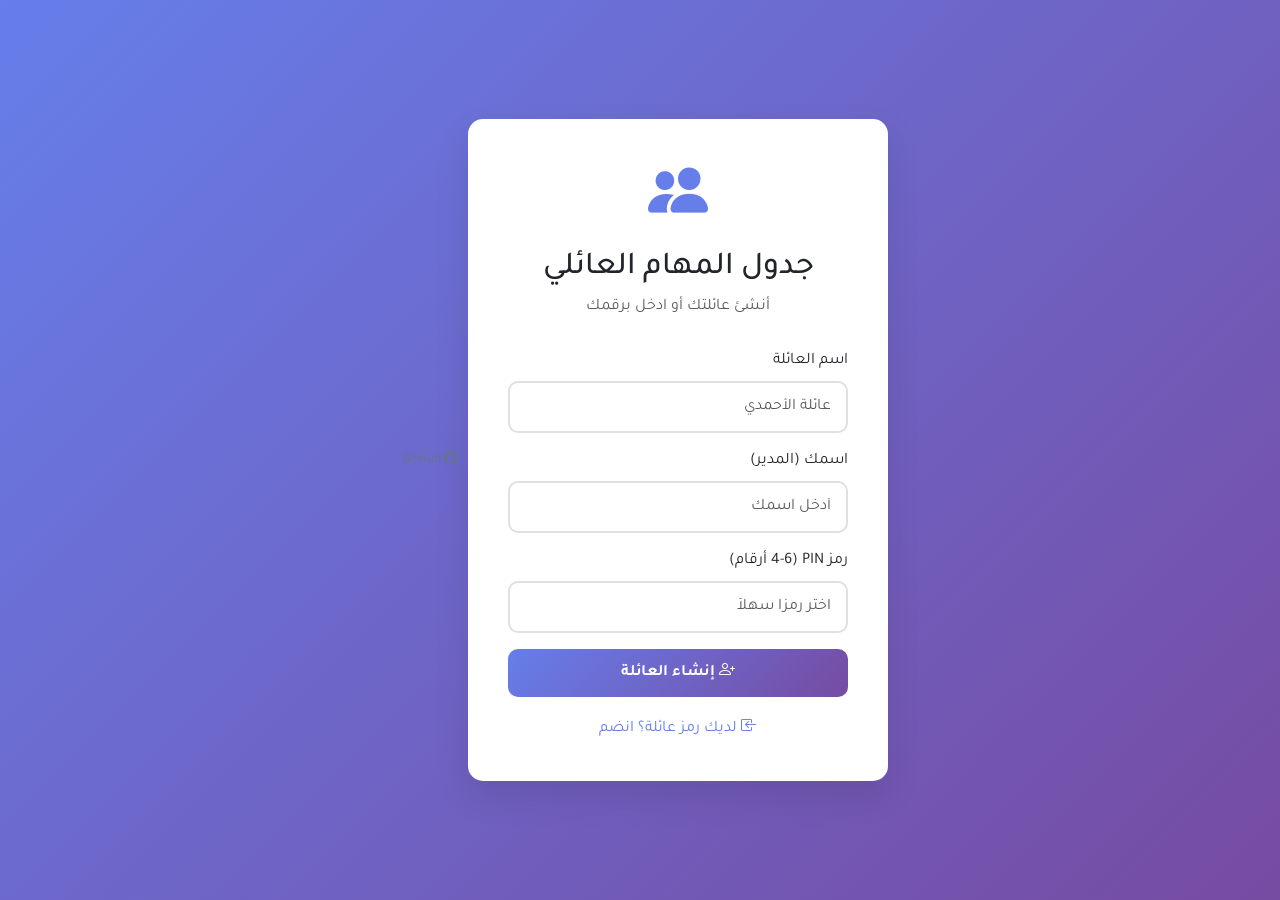
==== index.html @ 552e5fe5 "Initial release" ====
<!DOCTYPE html>
<html lang="ar" dir="rtl">
<head>
    <meta charset="UTF-8">
    <meta name="viewport" content="width=device-width, initial-scale=1.0">
    <title>جدول المهام العائلي</title>
    <link rel="manifest" href="manifest.json">
    <meta name="theme-color" content="#667eea">
    <meta name="mobile-web-app-capable" content="yes">
    <meta name="apple-mobile-web-app-capable" content="yes">
    <link rel="icon" href="data:image/svg+xml,<svg xmlns='http://www.w3.org/2000/svg' viewBox='0 0 100 100'><text y='.9em' font-size='90'>📅</text></svg>">
    <link href="app/libs/tajawal.css" rel="stylesheet">
    <link href="app/libs/bootstrap.min.css" rel="stylesheet">
    <link href="app/libs/bootstrap-icons.css" rel="stylesheet">
    <style>
        .page-footer { text-align: center; margin-top: 20px; }
        .page-footer a { color: #64748b; font-size: 0.85rem; text-decoration: none; margin: 0 10px; }
        .page-footer a:hover { color: #667eea; text-decoration: underline; }
        .page-footer .install-link { display: none; }
        body { background: linear-gradient(135deg, #667eea 0%, #764ba2 100%); min-height: 100vh; display: flex; align-items: center; justify-content: center; font-family: 'Tajawal', sans-serif; }
        .auth-container { background: white; border-radius: 15px; box-shadow: 0 15px 35px rgba(0,0,0,0.1); padding: 40px; max-width: 420px; width: 100%; font-family: 'Tajawal', sans-serif; }
        .auth-header { text-align: center; margin-bottom: 30px; }
        .auth-header i { font-size: 60px; color: #667eea; }
        .form-control { border-radius: 10px; border: 2px solid #e0e0e0; padding: 12px 15px; }
        .form-control:focus { border-color: #667eea; box-shadow: 0 0 0 0.2rem rgba(102,126,234,0.25); }
        .btn-auth { background: linear-gradient(135deg, #667eea 0%, #764ba2 100%); border: none; border-radius: 10px; padding: 12px; font-size: 16px; font-weight: bold; width: 100%; color: white; transition: transform 0.3s; font-family: 'Tajawal', sans-serif; }
        .btn-auth:hover { transform: translateY(-2px); color: white; }
        .btn-auth:disabled { opacity: 0.7; transform: none; }
        .toggle-link { text-align: center; margin-top: 20px; color: #667eea; cursor: pointer; }
        .toggle-link:hover { text-decoration: underline; }
        .form-section { display: none; }
        .form-section.active { display: block; }
        .error-msg { color: #dc3545; text-align: center; margin-top: 10px; display: none; }
        .success-msg { color: #198754; text-align: center; margin-top: 10px; display: none; }
        .recovery-box { background: #fff3cd; border: 2px dashed #ffc107; border-radius: 10px; padding: 20px; margin: 15px 0; text-align: center; display: none; }
        .recovery-code { font-size: 24px; font-weight: bold; font-family: monospace; color: #856404; letter-spacing: 3px; direction: ltr; }
        .family-code-box { background: #e8f4fd; border: 2px dashed #0d6efd; border-radius: 10px; padding: 15px; margin: 15px 0; text-align: center; display: none; }
        .family-code { font-size: 28px; font-weight: bold; font-family: monospace; color: #0d6efd; letter-spacing: 5px; direction: ltr; }
    </style>
</head>
<body>
    <div class="auth-container">
        <div class="auth-header">
            <i class="bi bi-people-fill"></i>
            <h2 id="pageTitle">جدول المهام العائلي</h2>
            <p class="text-muted" id="pageSubtitle">أنشئ عائلتك أو ادخل برقمك</p>
        </div>

        <!-- CREATE FAMILY -->
        <div id="createSection" class="form-section active">
            <form id="createForm">
                <div class="mb-3">
                    <label class="form-label">اسم العائلة</label>
                    <input type="text" class="form-control" id="familyName" placeholder="عائلة الأحمدي" required>
                </div>
                <div class="mb-3">
                    <label class="form-label">اسمك (المدير)</label>
                    <input type="text" class="form-control" id="adminName" placeholder="أدخل اسمك" required>
                </div>
                <div class="mb-3">
                    <label class="form-label">رمز PIN (4-6 أرقام)</label>
                    <input type="password" class="form-control" id="adminPin" placeholder="اختر رمزاً سهلاً" required minlength="4" maxlength="6" inputmode="numeric" pattern="[0-9]*">
                </div>
                <button type="submit" class="btn btn-auth">
                    <i class="bi bi-person-plus"></i> إنشاء العائلة
                </button>
                <div class="error-msg" id="createError"></div>
            </form>

            <!-- Family Code Display -->
            <div class="family-code-box" id="familyCodeBox">
                <p><strong><i class="bi bi-key"></i> رمز عائلتك</strong></p>
                <p class="text-muted"><small>شارك هذا الرمز مع أفراد عائلتك للانضمام</small></p>
                <div class="family-code" id="familyCodeDisplay"></div>
                <button class="btn btn-sm btn-outline-primary mt-2" onclick="copyFamilyCode()">
                    <i class="bi bi-clipboard"></i> نسخ الرمز
                </button>
            </div>

            <!-- Recovery Code Display -->
            <div class="recovery-box" id="recoveryBox">
                <p><strong><i class="bi bi-exclamation-triangle"></i> احفظ رمز الاستعادة!</strong></p>
                <div class="recovery-code" id="recoveryCodeDisplay"></div>
                <button class="btn btn-sm btn-outline-warning mt-2" onclick="copyRecoveryCode()">
                    <i class="bi bi-clipboard"></i> نسخ الرمز
                </button>
                <p class="text-muted mt-2"><small>يُعرض مرة واحدة فقط!</small></p>
                <button class="btn btn-auth mt-3" onclick="goToApp()">
                    <i class="bi bi-arrow-left"></i> الدخول إلى التطبيق
                </button>
            </div>

            <div class="toggle-link" onclick="showJoin()">
                <i class="bi bi-box-arrow-in-left"></i> لديك رمز عائلة؟ انضم
            </div>
        </div>

        <!-- JOIN FAMILY -->
        <div id="joinSection" class="form-section">
            <form id="joinForm">
                <div class="mb-3">
                    <label class="form-label">رمز العائلة</label>
                    <input type="text" class="form-control" id="joinFamilyCode" placeholder="أدخل رمز العائلة" required style="direction: ltr; text-align: center; font-family: monospace; letter-spacing: 3px; font-size: 18px;">
                </div>
                <div class="mb-3">
                    <label class="form-label">اسمك</label>
                    <input type="text" class="form-control" id="joinName" placeholder="أدخل اسمك" required>
                </div>
                <div class="mb-3">
                    <label class="form-label">رمز PIN</label>
                    <input type="password" class="form-control" id="joinPin" placeholder="أدخل رمزك" required maxlength="6" inputmode="numeric" pattern="[0-9]*">
                </div>
                <button type="submit" class="btn btn-auth">
                    <i class="bi bi-box-arrow-in-left"></i> دخول
                </button>
                <div class="error-msg" id="joinError"></div>
            </form>
            <div class="toggle-link" onclick="showLogin()">
                <i class="bi bi-key"></i> لديك حساب؟ ادخل برمز العائلة + PIN
            </div>
            <div class="toggle-link mt-2" onclick="showCreate()">
                <i class="bi bi-person-plus"></i> أنشئ عائلة جديدة
            </div>
        </div>

        <!-- LOGIN (returning user) -->
        <div id="loginSection" class="form-section">
            <form id="loginForm">
                <div class="mb-3">
                    <label class="form-label">رمز العائلة</label>
                    <input type="text" class="form-control" id="loginFamilyCode" placeholder="رمز العائلة" required style="direction: ltr; text-align: center; font-family: monospace; letter-spacing: 3px; font-size: 18px;">
                </div>
                <div class="mb-3">
                    <label class="form-label">اسمك</label>
                    <input type="text" class="form-control" id="loginName" placeholder="أدخل اسمك" required>
                </div>
                <div class="mb-3">
                    <label class="form-label">رمز PIN</label>
                    <input type="password" class="form-control" id="loginPin" placeholder="أدخل رمزك" required maxlength="6" inputmode="numeric" pattern="[0-9]*">
                </div>
                <button type="submit" class="btn btn-auth">
                    <i class="bi bi-box-arrow-in-left"></i> دخول
                </button>
                <div class="error-msg" id="loginError"></div>
            </form>
            <div class="toggle-link" onclick="showForgot()">
                <i class="bi bi-question-circle"></i> نسيت رمز العائلة؟
            </div>
            <div class="toggle-link mt-2" onclick="showCreate()">
                <i class="bi bi-person-plus"></i> أنشئ عائلة جديدة
            </div>
        </div>

        <!-- FORGOT -->
        <div id="forgotSection" class="form-section">
            <form id="forgotForm">
                <div class="mb-3">
                    <label class="form-label">رمز الاستعادة</label>
                    <input type="text" class="form-control" id="forgotCode" placeholder="REC-XXXX-XXXX" required style="direction: ltr; text-align: center; font-family: monospace; letter-spacing: 2px;">
                </div>
                <div class="mb-3">
                    <label class="form-label">اسم المدير</label>
                    <input type="text" class="form-control" id="forgotAdminName" placeholder="اسم مدير العائلة" required>
                </div>
                <button type="submit" class="btn btn-auth">
                    <i class="bi bi-key"></i> استعادة رمز العائلة
                </button>
                <div class="error-msg" id="forgotError"></div>
                <div class="success-msg" id="forgotSuccess"></div>
            </form>
            <div class="toggle-link" onclick="showLogin()">
                <i class="bi bi-arrow-right"></i> العودة
            </div>
        </div>
    </div>

    <!-- Page Footer (GitHub + Install) -->
    <div class="page-footer">
        <a href="https://github.com/Alihkhawaher/task-schedule" target="_blank" rel="noopener">
            <i class="bi bi-github"></i> GitHub
        </a>
        <a href="#" class="install-link" id="installLink" onclick="installPWA(); return false;">
            <i class="bi bi-download"></i> تثبيت التطبيق
        </a>
    </div>

    <!-- Libraries -->
    <script src="app/libs/gun.js"></script>
    <script src="app/libs/sweetalert2.all.min.js"></script>
    <script src="app/libs/bootstrap.bundle.min.js"></script>
    <script src="app/libs/qrcode.min.js"></script>
    <script src="app/libs/trystero-bundle.js"></script>
    <script src="app/p2p.js?v=4"></script>
    <script>
    // Simple hash function (no bcrypt needed for PINs in browser)
    async function hashPin(pin) {
        const encoder = new TextEncoder();
        const data = encoder.encode(pin + 'task-schedule-salt');
        const hashBuffer = await crypto.subtle.digest('SHA-256', data);
        const hashArray = Array.from(new Uint8Array(hashBuffer));
        return hashArray.map(b => b.toString(16).padStart(2, '0')).join('');
    }

    // Gun.js setup — local only (no external peers, Trystero handles P2P sync)
    const gun = Gun({ peers: [], localStorage: true });

    function escapeHtml(t) { if (!t) return ''; const d = document.createElement('div'); d.textContent = String(t); return d.innerHTML; }
    function generateCode(prefix, len) {
        const chars = 'ABCDEFGHJKLMNPQRSTUVWXYZ23456789';
        let code = prefix;
        for (let i = 0; i < len; i++) code += chars[Math.floor(Math.random() * chars.length)];
        return code;
    }
    function generateFamilyCode() { return generateCode('FAM-', 6); }
    function generateRecoveryCode() { return generateCode('REC-', 4) + '-' + generateCode('', 4); }

    // UI Toggles
    function showCreate() { document.querySelectorAll('.form-section').forEach(s => s.classList.remove('active')); document.getElementById('createSection').classList.add('active'); document.getElementById('pageTitle').textContent = 'إنشاء عائلة'; document.getElementById('pageSubtitle').textContent = 'أنشئ عائلتك وأضف أفرادها'; }
    function showJoin() { document.querySelectorAll('.form-section').forEach(s => s.classList.remove('active')); document.getElementById('joinSection').classList.add('active'); document.getElementById('pageTitle').textContent = 'انضم للعائلة'; document.getElementById('pageSubtitle').textContent = 'أدخل رمز العائلة واسمك'; }
    function showLogin() { document.querySelectorAll('.form-section').forEach(s => s.classList.remove('active')); document.getElementById('loginSection').classList.add('active'); document.getElementById('pageTitle').textContent = 'تسجيل الدخول'; document.getElementById('pageSubtitle').textContent = 'أدخل رمز العائلة واسمك وPIN'; }
    function showForgot() { document.querySelectorAll('.form-section').forEach(s => s.classList.remove('active')); document.getElementById('forgotSection').classList.add('active'); document.getElementById('pageTitle').textContent = 'استعادة'; document.getElementById('pageSubtitle').textContent = 'أدخل رمز الاستعادة'; }
    function goToApp() { saveSessionToLocalStorage(); window.location.href = 'app/index.html'; }
    function copyFamilyCode() { navigator.clipboard.writeText(document.getElementById('familyCodeDisplay').textContent); Swal.fire({ toast: true, position: 'top-end', icon: 'success', title: 'تم النسخ', showConfirmButton: false, timer: 1500 }); }
    function copyRecoveryCode() { navigator.clipboard.writeText(document.getElementById('recoveryCodeDisplay').textContent); Swal.fire({ toast: true, position: 'top-end', icon: 'success', title: 'تم النسخ', showConfirmButton: false, timer: 1500 }); }

    // Generate a cryptographically random room ID (non-reversible, 32 bytes hex)
    function generateRoomId() {
        const array = new Uint8Array(32);
        crypto.getRandomValues(array);
        return Array.from(array).map(b => b.toString(16).padStart(2, '0')).join('');
    }

    // CREATE FAMILY
    document.getElementById('createForm').addEventListener('submit', async (e) => {
        e.preventDefault();
        const name = document.getElementById('familyName').value.trim();
        const adminName = document.getElementById('adminName').value.trim();
        const pin = document.getElementById('adminPin').value.trim();
        const errorEl = document.getElementById('createError');

        errorEl.style.display = 'none';
        if (!/^\d{4,6}$/.test(pin)) { errorEl.textContent = 'PIN يجب أن يكون 4-6 أرقام'; errorEl.style.display = 'block'; return; }

        const familyCode = generateFamilyCode();
        const recoveryCode = generateRecoveryCode();
        const roomId = generateRoomId(); // Random, non-reversible room ID
        const pinHash = await hashPin(pin);
        const recoveryHash = await hashPin(recoveryCode);

        // Store family
        gun.get('families').get(familyCode).put({
            familyName: name,
            adminName: adminName,
            recoveryHash: recoveryHash,
            createdAt: Date.now()
        });

        // Store recovery index for forgot-password lookup
        gun.get('recovery').get(recoveryHash).put({ familyCode: familyCode });

        // Store admin as first member
        const memberId = adminName.toLowerCase().replace(/\s+/g, '_');
        gun.get('families').get(familyCode).get('members').get(memberId).put({
            name: adminName,
            pinHash: pinHash,
            role: 'admin',
            createdAt: Date.now()
        });

        // Store random room ID in localStorage (this device only)
        localStorage.setItem('taskSchedule_roomId_' + familyCode, roomId);

        // Store session
        sessionStorage.setItem('familyCode', familyCode);
        sessionStorage.setItem('memberName', adminName);
        sessionStorage.setItem('familyName', name);

        // Show codes
        document.getElementById('createForm').style.display = 'none';
        document.querySelector('#createSection .toggle-link').style.display = 'none';
        document.getElementById('familyCodeBox').style.display = 'block';
        document.getElementById('familyCodeDisplay').textContent = familyCode;
        document.getElementById('recoveryBox').style.display = 'block';
        document.getElementById('recoveryCodeDisplay').textContent = recoveryCode;
    });

    // JOIN FAMILY
    document.getElementById('joinForm').addEventListener('submit', async (e) => {
        e.preventDefault();
        const code = document.getElementById('joinFamilyCode').value.trim().toUpperCase();
        const name = document.getElementById('joinName').value.trim();
        const pin = document.getElementById('joinPin').value.trim();
        const errorEl = document.getElementById('joinError');

        errorEl.style.display = 'none';

        gun.get('families').get(code).once(async (data) => {
            if (!data || !data.familyName) {
                errorEl.textContent = 'رمز العائلة غير صحيح';
                errorEl.style.display = 'block';
                return;
            }

            const memberId = name.toLowerCase().replace(/\s+/g, '_');
            const pinHash = await hashPin(pin);

            // Add as new member
            gun.get('families').get(code).get('members').get(memberId).put({
                name: name,
                pinHash: pinHash,
                role: 'member',
                createdAt: Date.now()
            });

            sessionStorage.setItem('familyCode', code);
            sessionStorage.setItem('memberName', name);
            sessionStorage.setItem('familyName', data.familyName);
            saveSessionToLocalStorage();

            window.location.href = 'app/index.html';
        });
    });

    // LOGIN — checks P2P received data first, then falls back to Gun.js
    document.getElementById('loginForm').addEventListener('submit', async (e) => {
        e.preventDefault();
        const code = document.getElementById('loginFamilyCode').value.trim().toUpperCase();
        const name = document.getElementById('loginName').value.trim();
        const pin = document.getElementById('loginPin').value.trim();
        const errorEl = document.getElementById('loginError');

        errorEl.style.display = 'none';

        // First: try P2P received data
        // If P2P is connected but data hasn't arrived yet, wait briefly
        if (p2pConnected && !receivedFamilyData) {
            for (let i = 0; i < 10; i++) {
                await new Promise(r => setTimeout(r, 500));
                if (receivedFamilyData) break;
            }
        }
        if (receivedFamilyData && receivedFamilyData.familyCode === code && receivedFamilyData.members) {
            const memberId = name.toLowerCase().replace(/\s+/g, '_');
            const member = receivedFamilyData.members[memberId];
            if (!member) {
                errorEl.textContent = 'الاسم غير صحيح';
                errorEl.style.display = 'block';
                return;
            }
            if (member.pinHash) {
                const pinHash = await hashPin(pin);
                if (pinHash !== member.pinHash) {
                    errorEl.textContent = 'الرمز غير صحيح';
                    errorEl.style.display = 'block';
                    return;
                }
            }
            // Store data to localStorage and login
            const storageKey = 'taskSchedule_' + code;
            const existing = localStorage.getItem(storageKey);
            let data = existing ? JSON.parse(existing) : { users: {}, tasks: {}, completions: {}, timestamp: Date.now() };
            Object.entries(receivedFamilyData.members).forEach(([id, m]) => { data.users[id] = m; });
            data.timestamp = Date.now();
            localStorage.setItem(storageKey, JSON.stringify(data));
            sessionStorage.setItem('familyCode', code);
            sessionStorage.setItem('memberName', member.name);
            sessionStorage.setItem('familyName', receivedFamilyData.familyName || '');
            saveSessionToLocalStorage();
            window.location.href = 'app/index.html';
            return;
        }

        // Fallback: try Gun.js (local storage)
        gun.get('families').get(code).once(async (data) => {
            if (!data || !data.familyName) {
                errorEl.textContent = 'رمز العائلة غير صحيح';
                errorEl.style.display = 'block';
                return;
            }

            const memberId = name.toLowerCase().replace(/\s+/g, '_');
            const pinHash = await hashPin(pin);

            gun.get('families').get(code).get('members').get(memberId).once((member) => {
                if (!member || !member.pinHash) {
                    errorEl.textContent = 'الاسم أو الرمز غير صحيح';
                    errorEl.style.display = 'block';
                    return;
                }

                if (member.pinHash !== pinHash) {
                    errorEl.textContent = 'الرمز غير صحيح';
                    errorEl.style.display = 'block';
                    return;
                }

                // If room ID not stored (e.g., cleared localStorage), prompt for share link
                const storedRoomId = localStorage.getItem('taskSchedule_roomId_' + code);
                if (!storedRoomId) {
                    errorEl.innerHTML = 'لا يمكن الاتصال — لم يتم العثور على معرف الغرفة.<br><small>يرجى استخدام رابط المشاركة مرة أخرى.</small>';
                    errorEl.style.display = 'block';
                    return;
                }

                sessionStorage.setItem('familyCode', code);
                sessionStorage.setItem('memberName', member.name);
                sessionStorage.setItem('familyName', data.familyName);
                saveSessionToLocalStorage();
                window.location.href = 'app/index.html';
            });
        });
    });

    // FORGOT - recover family code using recovery code
    document.getElementById('forgotForm').addEventListener('submit', async (e) => {
        e.preventDefault();
        const recoveryCode = document.getElementById('forgotCode').value.trim().toUpperCase();
        const adminName = document.getElementById('forgotAdminName').value.trim();
        const errorEl = document.getElementById('forgotError');
        const successEl = document.getElementById('forgotSuccess');

        errorEl.style.display = 'none';
        successEl.style.display = 'none';

        const recoveryHash = await hashPin(recoveryCode);

        // Search through families (Gun.js doesn't have query, so we use a known approach)
        // We'll store a recovery index
        gun.get('recovery').get(recoveryHash).once((data) => {
            if (!data || !data.familyCode) {
                errorEl.textContent = 'رمز الاستعادة غير صحيح';
                errorEl.style.display = 'block';
                return;
            }

            successEl.innerHTML = `رمز عائلتك: <strong>${data.familyCode}</strong><br><small>يمكنك الآن العودة وتسجيل الدخول</small>`;
            successEl.style.display = 'block';
        });
    });

    // Also store recovery index when creating family
    // (This is done in the CREATE FAMILY handler above via a separate Gun node)

    // ==================== P2P CONNECTION HANDLING ====================
    // On the main app (app/index.html), when a user clicks "Share Device":
    // 1. The existing device creates a P2P offer and encodes it in a URL/QR
    // 2. The new device opens this link → this page
    // 3. This page initializes P2P, accepts the offer, connects
    // 4. Once connected, the existing device sends family data (members list)
    // 5. This page auto-fills the family code and shows available accounts

    // State for P2P connection
    let p2pConnected = false;
    let receivedFamilyData = null;

    // Check for ?join= and ?room= parameters (from share link)
    (function checkJoinParam() {
        const urlParams = new URLSearchParams(window.location.search);
        const joinCode = urlParams.get('join');
        const roomParam = urlParams.get('room');
        if (joinCode) {
            // Store the random room ID from the share link
            if (roomParam) {
                localStorage.setItem('taskSchedule_roomId_' + joinCode, roomParam);
            }
            // Auto-fill the family code and switch to login section
            document.getElementById('loginFamilyCode').value = joinCode;
            document.getElementById('joinFamilyCode').value = joinCode;
            showLogin();
            // Initialize P2P with this family code for approval flow
            initP2PConnection(joinCode);
            // Clean URL (remove join and room params)
            window.history.replaceState({}, '', window.location.pathname);
        }
    })();

    // Initialize P2P and send join-request (approval flow)
    function initP2PConnection(roomCode) {
        if (!roomCode) return;
        if (typeof P2P === 'undefined') return;

        // Check if we have the room ID stored
        const storedRoomId = localStorage.getItem('taskSchedule_roomId_' + roomCode);
        if (!storedRoomId) {
            console.log('[Login] No room ID stored for:', roomCode, '— cannot join P2P room');
            return;
        }

        P2P.init({
            familyCode: roomCode,
            onMessage: function(peerId, message) {
                if (message.type === 'family-sync') {
                    // Received family data from connected peer (members, tasks, completions)
                    receivedFamilyData = message;
                    handleFamilyDataReceived(message);
                }
                if (message.type === 'family-request') {
                    // A peer is requesting family data (we might have it from localStorage)
                    const stored = getStoredFamilyData();
                    if (stored) {
                        P2P.sendFamilyData(peerId, stored);
                    }
                }
                // Handle approval — admin approved us, data is coming
                if (message.type === 'connection-approved') {
                    console.log('[Login] Approved by admin, waiting for data...');
                    p2pConnected = true;
                    document.getElementById('joinStatus').innerHTML =
                        '<div class="alert alert-success mt-2"><i class="bi bi-check-circle"></i> تمت الموافقة! جاري تحميل البيانات...</div>';
                }
                // Handle rejection — admin rejected us
                if (message.type === 'connection-rejected') {
                    console.log('[Login] Rejected by admin');
                    document.getElementById('joinStatus').innerHTML =
                        '<div class="alert alert-danger mt-2"><i class="bi bi-x-circle"></i> تم رفض الاتصال من قبل مسؤول العائلة. تواصل معه للحصول على موافقة.</div>';
                }
            },
            onPeerJoin: function(peerId) {
                console.log('[Login] Peer connected, sending join-request...');
                // Send join-request instead of requesting data directly
                // The admin will approve or reject
                setTimeout(() => {
                    P2P.sendJoinRequest();
                    document.getElementById('joinStatus').innerHTML =
                        '<div class="alert alert-info mt-2"><i class="bi bi-hourglass-split"></i> في انتظار موافقة مسؤول العائلة...</div>';
                }, 1000); // Small delay to ensure connection is stable
            },
            onPeerLeave: function(peerId) {
                p2pConnected = false;
            }
        });
    }

    async function handleIncomingP2PConnection(connData) {
        try {
            // Show connecting indicator
            Swal.fire({
                title: 'جاري الاتصال...',
                html: '<p class="text-muted">جارٍ الاتصال بالجهاز المصدر</p>',
                allowOutsideClick: false,
                didOpen: () => Swal.showLoading()
            });

            // Accept the offer from the existing device
            const answer = await P2P.acceptOffer(connData);

            // Now we need the existing device to accept our answer
            // We encode the answer in a response URL that needs to be scanned
            // But since we can't send it back automatically, we wait for the peer to connect

            // Store the answer for the peer to pick up (via the same P2P channel)
            // The existing device will scan the response QR or the connection will establish

            // For now, show the answer QR for the existing device to scan
            if (typeof qrcode !== 'undefined') {
                const qr = qrcode(0, 'M');
                qr.addData(JSON.stringify(answer));
                qr.make();
                Swal.fire({
                    title: 'امسح الرمز من الجهاز المصدر',
                    html: '<p class="text-muted mb-3">امسح هذا الرمز من الجهاز الذي شارك الرابط لإتمام الاتصال</p>' + qr.createSvgTag(4, 0),
                    showConfirmButton: true,
                    confirmButtonText: 'تم الاتصال',
                    allowOutsideClick: false
                });
            }

            // Clear the hash
            P2P.clearHash();

            // After a short delay, check if we received family data
            setTimeout(() => {
                if (!receivedFamilyData) {
                    // Try to load from localStorage as fallback
                    const stored = getStoredFamilyData();
                    if (stored) {
                        handleFamilyDataReceived(stored);
                    }
                }
            }, 3000);

        } catch (e) {
            console.error('[Login] P2P connection failed:', e);
            Swal.close();
        }
    }

    function handleFamilyDataReceived(data) {
        // Auto-fill the family code
        if (data.familyCode) {
            // Set the family code in the login form
            const loginInput = document.getElementById('loginFamilyCode');
            if (loginInput) loginInput.value = data.familyCode;

            // Update page title with family name
            if (data.familyName) {
                document.getElementById('pageTitle').textContent = 'تسجيل الدخول — ' + data.familyName;
                document.getElementById('pageSubtitle').textContent = 'اختر حسابك وأدخل PIN';
            }

            // Show available members as quick-login buttons
            if (data.members && Object.keys(data.members).length > 0) {
                showMemberQuickLogin(data.members, data.familyCode, data.familyName);
            } else {
                // No members data, just switch to login section
                showLogin();
            }

            Swal.close();
        }
    }

    // When we check for ?join= param, show join status area
    // We need to add a div for join status messages
    (function addJoinStatusArea() {
        const loginSection = document.getElementById('loginSection');
        if (loginSection) {
            const statusDiv = document.createElement('div');
            statusDiv.id = 'joinStatus';
            loginSection.insertBefore(statusDiv, loginSection.querySelector('.toggle-link'));
        }
    })();

    function showMemberQuickLogin(members, familyCode, familyName) {
        // Build a nice member selection UI
        const memberEntries = Object.entries(members);
        let html = '<div style="display:flex;flex-wrap:wrap;gap:10px;justify-content:center;margin:15px 0;">';
        memberEntries.forEach(([id, member]) => {
            const initial = member.name ? member.name.charAt(0) : '?';
            const colors = ['#6366f1', '#ec4899', '#10b981', '#f59e0b', '#3b82f6', '#ef4444'];
            const color = colors[id.charCodeAt(0) % colors.length];
            html += `<button onclick="quickLogin('${escapeHtml(familyCode)}', '${escapeHtml(familyName)}', '${escapeHtml(member.name)}')" 
                style="display:flex;flex-direction:column;align-items:center;gap:4px;padding:12px 16px;border:2px solid #e2e8f0;border-radius:12px;background:white;cursor:pointer;transition:all 0.2s;min-width:80px;font-family:'Tajawal',sans-serif;"
                onmouseover="this.style.borderColor='${color}';this.style.background='#f8fafc'"
                onmouseout="this.style.borderColor='#e2e8f0';this.style.background='white'">
                <div style="width:44px;height:44px;border-radius:12px;background:${color};color:white;display:flex;align-items:center;justify-content:center;font-weight:700;font-size:1.1rem;">${initial}</div>
                <span style="font-size:0.82rem;font-weight:600;">${escapeHtml(member.name)}</span>
            </button>`;
        });
        html += '</div>';

        Swal.fire({
            title: familyName || 'اختر حسابك',
            html: html,
            showConfirmButton: false,
            showCancelButton: true,
            cancelButtonText: 'إلغاء',
            allowOutsideClick: true
        });
    }

    function quickLogin(familyCode, familyName, memberName) {
        Swal.close();
        // Ask for PIN verification against the received data
        if (receivedFamilyData && receivedFamilyData.members) {
            const memberEntry = Object.entries(receivedFamilyData.members).find(([id, m]) => m.name === memberName);
            if (memberEntry && memberEntry[1].pinHash) {
                // Member has a PIN — ask for it
                Swal.fire({
                    title: escapeHtml(memberName),
                    html: '<p class="text-muted">أدخل الرمز الشخصي</p>',
                    input: 'password',
                    inputPlaceholder: '••••',
                    inputAttributes: { maxlength: 6, inputmode: 'numeric', pattern: '[0-9]*', style: 'text-align:center;font-size:28px;letter-spacing:12px;' },
                    showCancelButton: true,
                    confirmButtonText: 'دخول',
                    cancelButtonText: 'إلغاء',
                    showLoaderOnConfirm: true,
                    allowOutsideClick: () => !Swal.isLoading(),
                    preConfirm: async (p) => {
                        if (!p) { Swal.showValidationMessage('يرجى إدخال الرمز'); return false; }
                        const pinHash = await hashPin(p);
                        if (pinHash !== memberEntry[1].pinHash) { Swal.showValidationMessage('الرمز غير صحيح'); return false; }
                        return p;
                    }
                }).then((result) => {
                    if (result.isConfirmed) {
                        doLogin(familyCode, familyName, memberName);
                    }
                });
                return;
            }
            // Member has no PIN — login directly
            doLogin(familyCode, familyName, memberName);
        } else {
            // No P2P data, just login
            doLogin(familyCode, familyName, memberName);
        }
    }

    function doLogin(familyCode, familyName, memberName) {
        // Store session
        sessionStorage.setItem('familyCode', familyCode);
        sessionStorage.setItem('memberName', memberName);
        sessionStorage.setItem('familyName', familyName);
        // Store family data to localStorage so app.js can load it immediately
        if (receivedFamilyData) {
            const storageKey = 'taskSchedule_' + familyCode;
            const existing = localStorage.getItem(storageKey);
            let data = existing ? JSON.parse(existing) : { users: {}, tasks: {}, completions: {}, timestamp: Date.now() };
            // Merge received members
            if (receivedFamilyData.members) {
                Object.entries(receivedFamilyData.members).forEach(([id, member]) => {
                    data.users[id] = member;
                });
            }
            // Merge received tasks
            if (receivedFamilyData.tasks) {
                Object.entries(receivedFamilyData.tasks).forEach(([id, task]) => {
                    if (!data.tasks[id] || task.createdAt > (data.tasks[id].createdAt || 0)) {
                        data.tasks[id] = task;
                    }
                });
            }
            // Merge received completions
            if (receivedFamilyData.completions) {
                Object.entries(receivedFamilyData.completions).forEach(([id, comp]) => {
                    if (!data.completions[id] || comp.timestamp > (data.completions[id].timestamp || 0)) {
                        data.completions[id] = comp;
                    }
                });
            }
            data.timestamp = Date.now();
            localStorage.setItem(storageKey, JSON.stringify(data));
        }
        // Go to app
        window.location.href = 'app/index.html';
    }

    function getStoredFamilyData() {
        // Try to get family data from localStorage (saved by the main app)
        const code = sessionStorage.getItem('familyCode') || '';
        if (!code) return null;
        try {
            const raw = localStorage.getItem('taskSchedule_' + code);
            if (raw) {
                const data = JSON.parse(raw);
                return {
                    familyCode: code,
                    familyName: sessionStorage.getItem('familyName') || '',
                    members: data.users || {},
                    tasks: data.tasks || {},
                    completions: data.completions || {}
                };
            }
        } catch (e) {}
        return null;
    }

    // ==================== PWA INSTALL ====================
    let deferredPrompt = null;
    window.addEventListener('beforeinstallprompt', (e) => {
        e.preventDefault();
        deferredPrompt = e;
        document.getElementById('installLink').style.display = 'inline';
    });

    function installPWA() {
        if (!deferredPrompt) return;
        deferredPrompt.prompt();
        deferredPrompt.userChoice.then((result) => {
            if (result.outcome === 'accepted') {
                document.getElementById('installLink').style.display = 'none';
            }
            deferredPrompt = null;
        });
    }

    window.addEventListener('appinstalled', () => {
        document.getElementById('installLink').style.display = 'none';
        deferredPrompt = null;
    });

    // Save session to localStorage for PWA persistence
    function saveSessionToLocalStorage() {
        const code = sessionStorage.getItem('familyCode');
        const name = sessionStorage.getItem('memberName');
        const fname = sessionStorage.getItem('familyName');
        if (code && name) {
            localStorage.setItem('taskSchedule_lastSession', JSON.stringify({
                familyCode: code,
                memberName: name,
                familyName: fname || '',
                timestamp: Date.now()
            }));
        }
    }

    // Check if already logged in — restore from localStorage if sessionStorage is empty
    (function() {
        let code = sessionStorage.getItem('familyCode');
        let name = sessionStorage.getItem('memberName');
        if (!code) {
            // Try to restore from localStorage (PWA, new tab, browser restart)
            try {
                const stored = localStorage.getItem('taskSchedule_lastSession');
                if (stored) {
                    const session = JSON.parse(stored);
                    if (session.familyCode && session.memberName) {
                        sessionStorage.setItem('familyCode', session.familyCode);
                        sessionStorage.setItem('memberName', session.memberName);
                        sessionStorage.setItem('familyName', session.familyName || '');
                        code = session.familyCode;
                        name = session.memberName;
                    }
                }
            } catch (e) {}
        }
        if (code && name) {
            window.location.href = 'app/index.html';
        }
    })();
    </script>
</body>
</html>
---- app/libs/tajawal.css ----
/* Tajawal Arabic Font — Local */
@font-face {
  font-family: 'Tajawal';
  font-style: normal;
  font-weight: 300;
  font-display: swap;
  src: url(./fonts/tajawal-300.ttf) format('truetype');
}
@font-face {
  font-family: 'Tajawal';
  font-style: normal;
  font-weight: 400;
  font-display: swap;
  src: url(./fonts/tajawal-400.ttf) format('truetype');
}
@font-face {
  font-family: 'Tajawal';
  font-style: normal;
  font-weight: 500;
  font-display: swap;
  src: url(./fonts/tajawal-500.ttf) format('truetype');
}
@font-face {
  font-family: 'Tajawal';
  font-style: normal;
  font-weight: 700;
  font-display: swap;
  src: url(./fonts/tajawal-700.ttf) format('truetype');
}
@font-face {
  font-family: 'Tajawal';
  font-style: normal;
  font-weight: 800;
  font-display: swap;
  src: url(./fonts/tajawal-800.ttf) format('truetype');
}
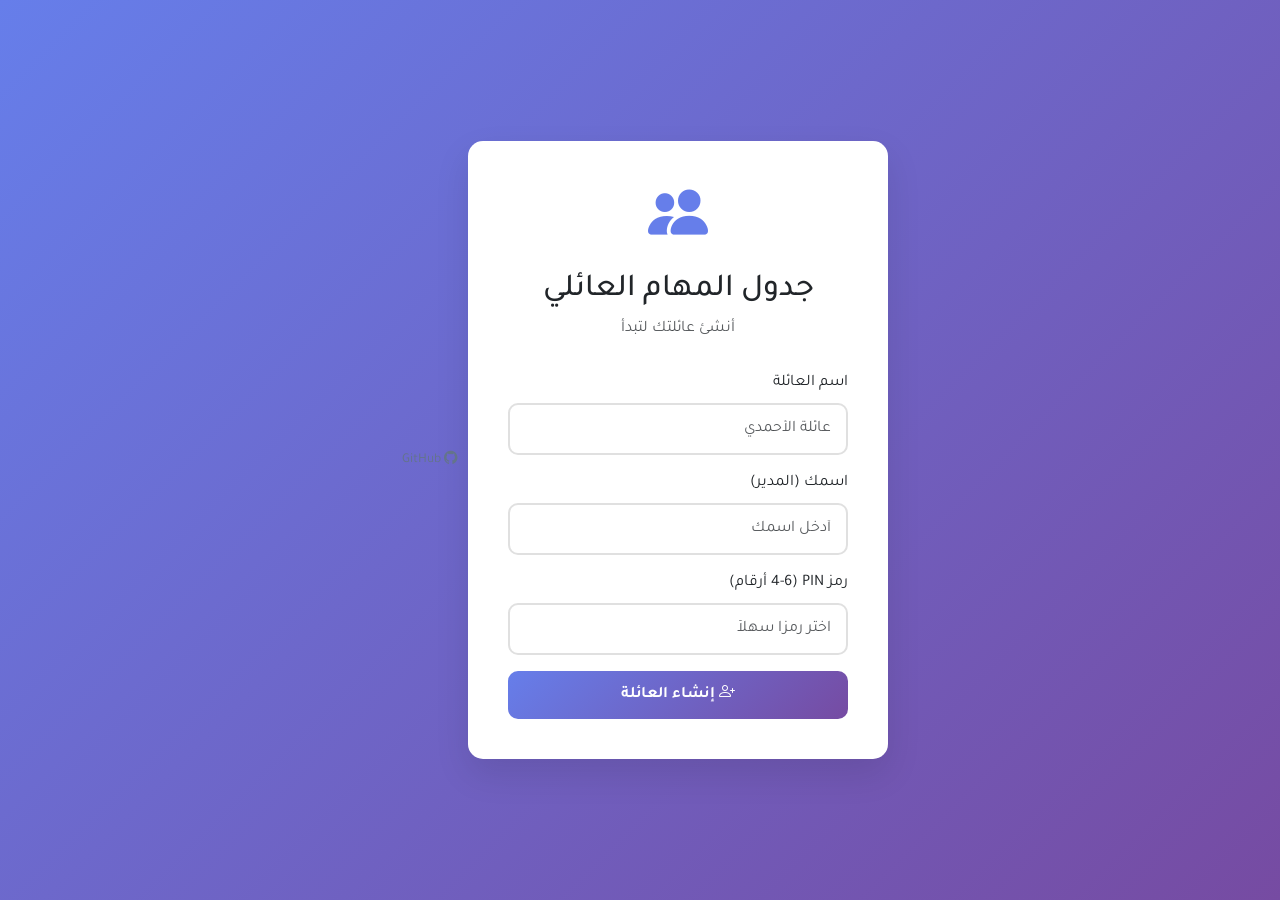
==== commit b6a724f2: "feat: simplify connection flow, add export/import, share behind admin PIN - Remove Join/Login/Forgot" ====
--- a/index.html
+++ b/index.html
@@ -26,16 +26,19 @@
         .btn-auth { background: linear-gradient(135deg, #667eea 0%, #764ba2 100%); border: none; border-radius: 10px; padding: 12px; font-size: 16px; font-weight: bold; width: 100%; color: white; transition: transform 0.3s; font-family: 'Tajawal', sans-serif; }
         .btn-auth:hover { transform: translateY(-2px); color: white; }
         .btn-auth:disabled { opacity: 0.7; transform: none; }
-        .toggle-link { text-align: center; margin-top: 20px; color: #667eea; cursor: pointer; }
-        .toggle-link:hover { text-decoration: underline; }
         .form-section { display: none; }
         .form-section.active { display: block; }
         .error-msg { color: #dc3545; text-align: center; margin-top: 10px; display: none; }
-        .success-msg { color: #198754; text-align: center; margin-top: 10px; display: none; }
-        .recovery-box { background: #fff3cd; border: 2px dashed #ffc107; border-radius: 10px; padding: 20px; margin: 15px 0; text-align: center; display: none; }
-        .recovery-code { font-size: 24px; font-weight: bold; font-family: monospace; color: #856404; letter-spacing: 3px; direction: ltr; }
         .family-code-box { background: #e8f4fd; border: 2px dashed #0d6efd; border-radius: 10px; padding: 15px; margin: 15px 0; text-align: center; display: none; }
         .family-code { font-size: 28px; font-weight: bold; font-family: monospace; color: #0d6efd; letter-spacing: 5px; direction: ltr; }
+        .connection-status { text-align: center; padding: 20px 0; }
+        .connection-status .spinner { width: 40px; height: 40px; border: 4px solid #e2e8f0; border-top-color: #667eea; border-radius: 50%; animation: spin 0.8s linear infinite; margin: 0 auto 15px; }
+        @keyframes spin { to { transform: rotate(360deg); } }
+        .connection-status .step-icon { font-size: 48px; margin-bottom: 15px; }
+        .connection-status h5 { margin-bottom: 10px; color: #1e293b; }
+        .connection-status p { color: #64748b; font-size: 0.9rem; }
+        .connection-step { display: none; }
+        .connection-step.active { display: block; }
     </style>
 </head>
 <body>
@@ -43,7 +46,7 @@
         <div class="auth-header">
             <i class="bi bi-people-fill"></i>
             <h2 id="pageTitle">جدول المهام العائلي</h2>
-            <p class="text-muted" id="pageSubtitle">أنشئ عائلتك أو ادخل برقمك</p>
+            <p class="text-muted" id="pageSubtitle">أنشئ عائلتك لتبدأ</p>
         </div>
 
         <!-- CREATE FAMILY -->
@@ -70,106 +73,63 @@
             <!-- Family Code Display -->
             <div class="family-code-box" id="familyCodeBox">
                 <p><strong><i class="bi bi-key"></i> رمز عائلتك</strong></p>
-                <p class="text-muted"><small>شارك هذا الرمز مع أفراد عائلتك للانضمام</small></p>
+                <p class="text-muted"><small>شارك هذا الرمز أو امسح QR من تطبيق العائلة</small></p>
                 <div class="family-code" id="familyCodeDisplay"></div>
                 <button class="btn btn-sm btn-outline-primary mt-2" onclick="copyFamilyCode()">
                     <i class="bi bi-clipboard"></i> نسخ الرمز
                 </button>
-            </div>
-
-            <!-- Recovery Code Display -->
-            <div class="recovery-box" id="recoveryBox">
-                <p><strong><i class="bi bi-exclamation-triangle"></i> احفظ رمز الاستعادة!</strong></p>
-                <div class="recovery-code" id="recoveryCodeDisplay"></div>
-                <button class="btn btn-sm btn-outline-warning mt-2" onclick="copyRecoveryCode()">
-                    <i class="bi bi-clipboard"></i> نسخ الرمز
-                </button>
-                <p class="text-muted mt-2"><small>يُعرض مرة واحدة فقط!</small></p>
-                <button class="btn btn-auth mt-3" onclick="goToApp()">
+                <p class="text-muted mt-3"><small>ادخل إلى التطبيق لتبدأ بإدارة المهام ومشاركة الأجهزة</small></p>
+                <button class="btn btn-auth mt-2" onclick="goToApp()">
                     <i class="bi bi-arrow-left"></i> الدخول إلى التطبيق
                 </button>
             </div>
-
-            <div class="toggle-link" onclick="showJoin()">
-                <i class="bi bi-box-arrow-in-left"></i> لديك رمز عائلة؟ انضم
-            </div>
         </div>
 
-        <!-- JOIN FAMILY -->
-        <div id="joinSection" class="form-section">
-            <form id="joinForm">
-                <div class="mb-3">
-                    <label class="form-label">رمز العائلة</label>
-                    <input type="text" class="form-control" id="joinFamilyCode" placeholder="أدخل رمز العائلة" required style="direction: ltr; text-align: center; font-family: monospace; letter-spacing: 3px; font-size: 18px;">
-                </div>
-                <div class="mb-3">
-                    <label class="form-label">اسمك</label>
-                    <input type="text" class="form-control" id="joinName" placeholder="أدخل اسمك" required>
-                </div>
-                <div class="mb-3">
-                    <label class="form-label">رمز PIN</label>
-                    <input type="password" class="form-control" id="joinPin" placeholder="أدخل رمزك" required maxlength="6" inputmode="numeric" pattern="[0-9]*">
-                </div>
-                <button type="submit" class="btn btn-auth">
-                    <i class="bi bi-box-arrow-in-left"></i> دخول
-                </button>
-                <div class="error-msg" id="joinError"></div>
-            </form>
-            <div class="toggle-link" onclick="showLogin()">
-                <i class="bi bi-key"></i> لديك حساب؟ ادخل برمز العائلة + PIN
-            </div>
-            <div class="toggle-link mt-2" onclick="showCreate()">
-                <i class="bi bi-person-plus"></i> أنشئ عائلة جديدة
-            </div>
-        </div>
-
-        <!-- LOGIN (returning user) -->
-        <div id="loginSection" class="form-section">
-            <form id="loginForm">
-                <div class="mb-3">
-                    <label class="form-label">رمز العائلة</label>
-                    <input type="text" class="form-control" id="loginFamilyCode" placeholder="رمز العائلة" required style="direction: ltr; text-align: center; font-family: monospace; letter-spacing: 3px; font-size: 18px;">
-                </div>
-                <div class="mb-3">
-                    <label class="form-label">اسمك</label>
-                    <input type="text" class="form-control" id="loginName" placeholder="أدخل اسمك" required>
-                </div>
-                <div class="mb-3">
-                    <label class="form-label">رمز PIN</label>
-                    <input type="password" class="form-control" id="loginPin" placeholder="أدخل رمزك" required maxlength="6" inputmode="numeric" pattern="[0-9]*">
-                </div>
-                <button type="submit" class="btn btn-auth">
-                    <i class="bi bi-box-arrow-in-left"></i> دخول
-                </button>
-                <div class="error-msg" id="loginError"></div>
-            </form>
-            <div class="toggle-link" onclick="showForgot()">
-                <i class="bi bi-question-circle"></i> نسيت رمز العائلة؟
-            </div>
-            <div class="toggle-link mt-2" onclick="showCreate()">
-                <i class="bi bi-person-plus"></i> أنشئ عائلة جديدة
-            </div>
-        </div>
-
-        <!-- FORGOT -->
-        <div id="forgotSection" class="form-section">
-            <form id="forgotForm">
-                <div class="mb-3">
-                    <label class="form-label">رمز الاستعادة</label>
-                    <input type="text" class="form-control" id="forgotCode" placeholder="REC-XXXX-XXXX" required style="direction: ltr; text-align: center; font-family: monospace; letter-spacing: 2px;">
-                </div>
-                <div class="mb-3">
-                    <label class="form-label">اسم المدير</label>
-                    <input type="text" class="form-control" id="forgotAdminName" placeholder="اسم مدير العائلة" required>
-                </div>
-                <button type="submit" class="btn btn-auth">
-                    <i class="bi bi-key"></i> استعادة رمز العائلة
-                </button>
-                <div class="error-msg" id="forgotError"></div>
-                <div class="success-msg" id="forgotSuccess"></div>
-            </form>
-            <div class="toggle-link" onclick="showLogin()">
-                <i class="bi bi-arrow-right"></i> العودة
+        <!-- CONNECTION (QR / Share Link) -->
+        <div id="connectionSection" class="form-section">
+            <div class="connection-status">
+                <!-- Step 1: Connecting -->
+                <div class="connection-step active" id="connStepConnecting">
+                    <div class="step-icon">📱</div>
+                    <h5>اتصال بالجهاز المصدر</h5>
+                    <div class="spinner"></div>
+                    <p>جاري الاتصال بالغرفة...</p>
+                </div>
+
+                <!-- Step 2: Device Name -->
+                <div class="connection-step" id="connStepName">
+                    <div class="step-icon">✅</div>
+                    <h5>تم الاتصال بالغرفة</h5>
+                    <p class="mb-3">أدخل اسم هذا الجهاز ليتعرف عليه مسؤول العائلة</p>
+                    <div class="mb-3">
+                        <input type="text" class="form-control" id="connectionDeviceName" placeholder="مثال: تابلت غرفة الجلوس" required>
+                    </div>
+                    <button class="btn btn-auth" onclick="sendConnectionRequest()" id="btnSendRequest">
+                        <i class="bi bi-send"></i> إرسال طلب الانضمام
+                    </button>
+                    <div class="error-msg" id="connNameError"></div>
+                    <div id="connRateLimitMsg" style="display:none;" class="mt-2">
+                        <small class="text-muted"><i class="bi bi-clock"></i> يرجى الانتظار قبل المحاولة مرة أخرى</small>
+                    </div>
+                </div>
+
+                <!-- Step 3: Waiting for Approval -->
+                <div class="connection-step" id="connStepWaiting">
+                    <div class="step-icon">⏳</div>
+                    <h5>في انتظار موافقة المسؤول</h5>
+                    <div class="spinner"></div>
+                    <p>تم إرسال الطلب، يرجى الانتظار حتى يوافق مسؤول العائلة على الانضمام</p>
+                </div>
+
+                <!-- Step 4: Rejected -->
+                <div class="connection-step" id="connStepRejected">
+                    <div class="step-icon">❌</div>
+                    <h5>تم رفض الاتصال</h5>
+                    <p>رفض مسؤول العائلة طلب الاتصال. تواصل معه للحصول على الموافقة.</p>
+                    <button class="btn btn-auth mt-3" onclick="retryConnection()">
+                        <i class="bi bi-arrow-clockwise"></i> إعادة المحاولة
+                    </button>
+                </div>
             </div>
         </div>
     </div>
@@ -190,7 +150,7 @@
     <script src="app/libs/bootstrap.bundle.min.js"></script>
     <script src="app/libs/qrcode.min.js"></script>
     <script src="app/libs/trystero-bundle.js"></script>
-    <script src="app/p2p.js?v=4"></script>
+    <script src="app/p2p.js?v=5"></script>
     <script>
     // Simple hash function (no bcrypt needed for PINs in browser)
     async function hashPin(pin) {
@@ -212,16 +172,30 @@
         return code;
     }
     function generateFamilyCode() { return generateCode('FAM-', 6); }
-    function generateRecoveryCode() { return generateCode('REC-', 4) + '-' + generateCode('', 4); }
 
     // UI Toggles
-    function showCreate() { document.querySelectorAll('.form-section').forEach(s => s.classList.remove('active')); document.getElementById('createSection').classList.add('active'); document.getElementById('pageTitle').textContent = 'إنشاء عائلة'; document.getElementById('pageSubtitle').textContent = 'أنشئ عائلتك وأضف أفرادها'; }
-    function showJoin() { document.querySelectorAll('.form-section').forEach(s => s.classList.remove('active')); document.getElementById('joinSection').classList.add('active'); document.getElementById('pageTitle').textContent = 'انضم للعائلة'; document.getElementById('pageSubtitle').textContent = 'أدخل رمز العائلة واسمك'; }
-    function showLogin() { document.querySelectorAll('.form-section').forEach(s => s.classList.remove('active')); document.getElementById('loginSection').classList.add('active'); document.getElementById('pageTitle').textContent = 'تسجيل الدخول'; document.getElementById('pageSubtitle').textContent = 'أدخل رمز العائلة واسمك وPIN'; }
-    function showForgot() { document.querySelectorAll('.form-section').forEach(s => s.classList.remove('active')); document.getElementById('forgotSection').classList.add('active'); document.getElementById('pageTitle').textContent = 'استعادة'; document.getElementById('pageSubtitle').textContent = 'أدخل رمز الاستعادة'; }
+    function showCreate() {
+        document.querySelectorAll('.form-section').forEach(s => s.classList.remove('active'));
+        document.getElementById('createSection').classList.add('active');
+        document.getElementById('pageTitle').textContent = 'إنشاء عائلة';
+        document.getElementById('pageSubtitle').textContent = 'أنشئ عائلتك لتبدأ';
+    }
+
+    function showConnection() {
+        document.querySelectorAll('.form-section').forEach(s => s.classList.remove('active'));
+        document.getElementById('connectionSection').classList.add('active');
+        document.getElementById('pageTitle').textContent = 'انضمام للعائلة';
+        document.getElementById('pageSubtitle').textContent = 'جاري الاتصال بالجهاز المصدر';
+    }
+
+    function showConnectionStep(stepId) {
+        document.querySelectorAll('.connection-step').forEach(s => s.classList.remove('active'));
+        const step = document.getElementById(stepId);
+        if (step) step.classList.add('active');
+    }
+
     function goToApp() { saveSessionToLocalStorage(); window.location.href = 'app/index.html'; }
     function copyFamilyCode() { navigator.clipboard.writeText(document.getElementById('familyCodeDisplay').textContent); Swal.fire({ toast: true, position: 'top-end', icon: 'success', title: 'تم النسخ', showConfirmButton: false, timer: 1500 }); }
-    function copyRecoveryCode() { navigator.clipboard.writeText(document.getElementById('recoveryCodeDisplay').textContent); Swal.fire({ toast: true, position: 'top-end', icon: 'success', title: 'تم النسخ', showConfirmButton: false, timer: 1500 }); }
 
     // Generate a cryptographically random room ID (non-reversible, 32 bytes hex)
     function generateRoomId() {
@@ -242,21 +216,15 @@
         if (!/^\d{4,6}$/.test(pin)) { errorEl.textContent = 'PIN يجب أن يكون 4-6 أرقام'; errorEl.style.display = 'block'; return; }
 
         const familyCode = generateFamilyCode();
-        const recoveryCode = generateRecoveryCode();
         const roomId = generateRoomId(); // Random, non-reversible room ID
         const pinHash = await hashPin(pin);
-        const recoveryHash = await hashPin(recoveryCode);
 
         // Store family
         gun.get('families').get(familyCode).put({
             familyName: name,
             adminName: adminName,
-            recoveryHash: recoveryHash,
             createdAt: Date.now()
         });
-
-        // Store recovery index for forgot-password lookup
-        gun.get('recovery').get(recoveryHash).put({ familyCode: familyCode });
 
         // Store admin as first member
         const memberId = adminName.toLowerCase().replace(/\s+/g, '_');
@@ -277,181 +245,19 @@
 
         // Show codes
         document.getElementById('createForm').style.display = 'none';
-        document.querySelector('#createSection .toggle-link').style.display = 'none';
         document.getElementById('familyCodeBox').style.display = 'block';
         document.getElementById('familyCodeDisplay').textContent = familyCode;
-        document.getElementById('recoveryBox').style.display = 'block';
-        document.getElementById('recoveryCodeDisplay').textContent = recoveryCode;
     });
 
-    // JOIN FAMILY
-    document.getElementById('joinForm').addEventListener('submit', async (e) => {
-        e.preventDefault();
-        const code = document.getElementById('joinFamilyCode').value.trim().toUpperCase();
-        const name = document.getElementById('joinName').value.trim();
-        const pin = document.getElementById('joinPin').value.trim();
-        const errorEl = document.getElementById('joinError');
-
-        errorEl.style.display = 'none';
-
-        gun.get('families').get(code).once(async (data) => {
-            if (!data || !data.familyName) {
-                errorEl.textContent = 'رمز العائلة غير صحيح';
-                errorEl.style.display = 'block';
-                return;
-            }
-
-            const memberId = name.toLowerCase().replace(/\s+/g, '_');
-            const pinHash = await hashPin(pin);
-
-            // Add as new member
-            gun.get('families').get(code).get('members').get(memberId).put({
-                name: name,
-                pinHash: pinHash,
-                role: 'member',
-                createdAt: Date.now()
-            });
-
-            sessionStorage.setItem('familyCode', code);
-            sessionStorage.setItem('memberName', name);
-            sessionStorage.setItem('familyName', data.familyName);
-            saveSessionToLocalStorage();
-
-            window.location.href = 'app/index.html';
-        });
-    });
-
-    // LOGIN — checks P2P received data first, then falls back to Gun.js
-    document.getElementById('loginForm').addEventListener('submit', async (e) => {
-        e.preventDefault();
-        const code = document.getElementById('loginFamilyCode').value.trim().toUpperCase();
-        const name = document.getElementById('loginName').value.trim();
-        const pin = document.getElementById('loginPin').value.trim();
-        const errorEl = document.getElementById('loginError');
-
-        errorEl.style.display = 'none';
-
-        // First: try P2P received data
-        // If P2P is connected but data hasn't arrived yet, wait briefly
-        if (p2pConnected && !receivedFamilyData) {
-            for (let i = 0; i < 10; i++) {
-                await new Promise(r => setTimeout(r, 500));
-                if (receivedFamilyData) break;
-            }
-        }
-        if (receivedFamilyData && receivedFamilyData.familyCode === code && receivedFamilyData.members) {
-            const memberId = name.toLowerCase().replace(/\s+/g, '_');
-            const member = receivedFamilyData.members[memberId];
-            if (!member) {
-                errorEl.textContent = 'الاسم غير صحيح';
-                errorEl.style.display = 'block';
-                return;
-            }
-            if (member.pinHash) {
-                const pinHash = await hashPin(pin);
-                if (pinHash !== member.pinHash) {
-                    errorEl.textContent = 'الرمز غير صحيح';
-                    errorEl.style.display = 'block';
-                    return;
-                }
-            }
-            // Store data to localStorage and login
-            const storageKey = 'taskSchedule_' + code;
-            const existing = localStorage.getItem(storageKey);
-            let data = existing ? JSON.parse(existing) : { users: {}, tasks: {}, completions: {}, timestamp: Date.now() };
-            Object.entries(receivedFamilyData.members).forEach(([id, m]) => { data.users[id] = m; });
-            data.timestamp = Date.now();
-            localStorage.setItem(storageKey, JSON.stringify(data));
-            sessionStorage.setItem('familyCode', code);
-            sessionStorage.setItem('memberName', member.name);
-            sessionStorage.setItem('familyName', receivedFamilyData.familyName || '');
-            saveSessionToLocalStorage();
-            window.location.href = 'app/index.html';
-            return;
-        }
-
-        // Fallback: try Gun.js (local storage)
-        gun.get('families').get(code).once(async (data) => {
-            if (!data || !data.familyName) {
-                errorEl.textContent = 'رمز العائلة غير صحيح';
-                errorEl.style.display = 'block';
-                return;
-            }
-
-            const memberId = name.toLowerCase().replace(/\s+/g, '_');
-            const pinHash = await hashPin(pin);
-
-            gun.get('families').get(code).get('members').get(memberId).once((member) => {
-                if (!member || !member.pinHash) {
-                    errorEl.textContent = 'الاسم أو الرمز غير صحيح';
-                    errorEl.style.display = 'block';
-                    return;
-                }
-
-                if (member.pinHash !== pinHash) {
-                    errorEl.textContent = 'الرمز غير صحيح';
-                    errorEl.style.display = 'block';
-                    return;
-                }
-
-                // If room ID not stored (e.g., cleared localStorage), prompt for share link
-                const storedRoomId = localStorage.getItem('taskSchedule_roomId_' + code);
-                if (!storedRoomId) {
-                    errorEl.innerHTML = 'لا يمكن الاتصال — لم يتم العثور على معرف الغرفة.<br><small>يرجى استخدام رابط المشاركة مرة أخرى.</small>';
-                    errorEl.style.display = 'block';
-                    return;
-                }
-
-                sessionStorage.setItem('familyCode', code);
-                sessionStorage.setItem('memberName', member.name);
-                sessionStorage.setItem('familyName', data.familyName);
-                saveSessionToLocalStorage();
-                window.location.href = 'app/index.html';
-            });
-        });
-    });
-
-    // FORGOT - recover family code using recovery code
-    document.getElementById('forgotForm').addEventListener('submit', async (e) => {
-        e.preventDefault();
-        const recoveryCode = document.getElementById('forgotCode').value.trim().toUpperCase();
-        const adminName = document.getElementById('forgotAdminName').value.trim();
-        const errorEl = document.getElementById('forgotError');
-        const successEl = document.getElementById('forgotSuccess');
-
-        errorEl.style.display = 'none';
-        successEl.style.display = 'none';
-
-        const recoveryHash = await hashPin(recoveryCode);
-
-        // Search through families (Gun.js doesn't have query, so we use a known approach)
-        // We'll store a recovery index
-        gun.get('recovery').get(recoveryHash).once((data) => {
-            if (!data || !data.familyCode) {
-                errorEl.textContent = 'رمز الاستعادة غير صحيح';
-                errorEl.style.display = 'block';
-                return;
-            }
-
-            successEl.innerHTML = `رمز عائلتك: <strong>${data.familyCode}</strong><br><small>يمكنك الآن العودة وتسجيل الدخول</small>`;
-            successEl.style.display = 'block';
-        });
-    });
-
-    // Also store recovery index when creating family
-    // (This is done in the CREATE FAMILY handler above via a separate Gun node)
-
     // ==================== P2P CONNECTION HANDLING ====================
-    // On the main app (app/index.html), when a user clicks "Share Device":
-    // 1. The existing device creates a P2P offer and encodes it in a URL/QR
-    // 2. The new device opens this link → this page
-    // 3. This page initializes P2P, accepts the offer, connects
-    // 4. Once connected, the existing device sends family data (members list)
-    // 5. This page auto-fills the family code and shows available accounts
-
-    // State for P2P connection
+
+    // State
     let p2pConnected = false;
     let receivedFamilyData = null;
+    let connectionAttempts = 0;
+    const MAX_CONNECTION_ATTEMPTS = 3;
+    let lastJoinRequestTime = 0;
+    const JOIN_REQUEST_COOLDOWN = 10000; // 10 seconds
 
     // Check for ?join= and ?room= parameters (from share link)
     (function checkJoinParam() {
@@ -463,10 +269,8 @@
             if (roomParam) {
                 localStorage.setItem('taskSchedule_roomId_' + joinCode, roomParam);
             }
-            // Auto-fill the family code and switch to login section
-            document.getElementById('loginFamilyCode').value = joinCode;
-            document.getElementById('joinFamilyCode').value = joinCode;
-            showLogin();
+            // Show connection section (not login form)
+            showConnection();
             // Initialize P2P with this family code for approval flow
             initP2PConnection(joinCode);
             // Clean URL (remove join and room params)
@@ -483,47 +287,38 @@
         const storedRoomId = localStorage.getItem('taskSchedule_roomId_' + roomCode);
         if (!storedRoomId) {
             console.log('[Login] No room ID stored for:', roomCode, '— cannot join P2P room');
+            document.getElementById('pageSubtitle').textContent = 'لا يمكن الاتصال — يرجى استخدام رابط المشاركة مرة أخرى';
             return;
         }
+
+        // Show connecting state
+        showConnectionStep('connStepConnecting');
 
         P2P.init({
             familyCode: roomCode,
             onMessage: function(peerId, message) {
-                if (message.type === 'family-sync') {
-                    // Received family data from connected peer (members, tasks, completions)
-                    receivedFamilyData = message;
-                    handleFamilyDataReceived(message);
-                }
-                if (message.type === 'family-request') {
-                    // A peer is requesting family data (we might have it from localStorage)
-                    const stored = getStoredFamilyData();
-                    if (stored) {
-                        P2P.sendFamilyData(peerId, stored);
-                    }
-                }
-                // Handle approval — admin approved us, data is coming
+                // Handle approval — admin approved us
                 if (message.type === 'connection-approved') {
-                    console.log('[Login] Approved by admin, waiting for data...');
+                    console.log('[Login] Approved by admin');
                     p2pConnected = true;
-                    document.getElementById('joinStatus').innerHTML =
-                        '<div class="alert alert-success mt-2"><i class="bi bi-check-circle"></i> تمت الموافقة! جاري تحميل البيانات...</div>';
                 }
                 // Handle rejection — admin rejected us
                 if (message.type === 'connection-rejected') {
                     console.log('[Login] Rejected by admin');
-                    document.getElementById('joinStatus').innerHTML =
-                        '<div class="alert alert-danger mt-2"><i class="bi bi-x-circle"></i> تم رفض الاتصال من قبل مسؤول العائلة. تواصل معه للحصول على موافقة.</div>';
+                    showConnectionStep('connStepRejected');
+                }
+                // Handle family data sync
+                if (message.type === 'family-sync') {
+                    receivedFamilyData = message;
+                    handleFamilyDataReceived(message);
                 }
             },
             onPeerJoin: function(peerId) {
-                console.log('[Login] Peer connected, sending join-request...');
-                // Send join-request instead of requesting data directly
-                // The admin will approve or reject
-                setTimeout(() => {
-                    P2P.sendJoinRequest();
-                    document.getElementById('joinStatus').innerHTML =
-                        '<div class="alert alert-info mt-2"><i class="bi bi-hourglass-split"></i> في انتظار موافقة مسؤول العائلة...</div>';
-                }, 1000); // Small delay to ensure connection is stable
+                console.log('[Login] Peer connected, showing device name input...');
+                p2pConnected = true;
+                // Show device name input step
+                showConnectionStep('connStepName');
+                document.getElementById('pageSubtitle').textContent = 'تم الاتصال بالغرفة — أدخل اسم جهازك';
             },
             onPeerLeave: function(peerId) {
                 p2pConnected = false;
@@ -531,220 +326,106 @@
         });
     }
 
-    async function handleIncomingP2PConnection(connData) {
-        try {
-            // Show connecting indicator
-            Swal.fire({
-                title: 'جاري الاتصال...',
-                html: '<p class="text-muted">جارٍ الاتصال بالجهاز المصدر</p>',
-                allowOutsideClick: false,
-                didOpen: () => Swal.showLoading()
-            });
-
-            // Accept the offer from the existing device
-            const answer = await P2P.acceptOffer(connData);
-
-            // Now we need the existing device to accept our answer
-            // We encode the answer in a response URL that needs to be scanned
-            // But since we can't send it back automatically, we wait for the peer to connect
-
-            // Store the answer for the peer to pick up (via the same P2P channel)
-            // The existing device will scan the response QR or the connection will establish
-
-            // For now, show the answer QR for the existing device to scan
-            if (typeof qrcode !== 'undefined') {
-                const qr = qrcode(0, 'M');
-                qr.addData(JSON.stringify(answer));
-                qr.make();
-                Swal.fire({
-                    title: 'امسح الرمز من الجهاز المصدر',
-                    html: '<p class="text-muted mb-3">امسح هذا الرمز من الجهاز الذي شارك الرابط لإتمام الاتصال</p>' + qr.createSvgTag(4, 0),
-                    showConfirmButton: true,
-                    confirmButtonText: 'تم الاتصال',
-                    allowOutsideClick: false
+    // Send connection request (after user enters device name)
+    function sendConnectionRequest() {
+        const deviceName = document.getElementById('connectionDeviceName').value.trim();
+        const errorEl = document.getElementById('connNameError');
+
+        errorEl.style.display = 'none';
+
+        if (!deviceName) {
+            errorEl.textContent = 'يرجى إدخال اسم الجهاز';
+            errorEl.style.display = 'block';
+            return;
+        }
+
+        // Rate limit check
+        const now = Date.now();
+        if (connectionAttempts >= MAX_CONNECTION_ATTEMPTS) {
+            errorEl.textContent = 'تم تجاوز عدد المحاولات. يرجى تحديث الصفحة والمحاولة مرة أخرى.';
+            errorEl.style.display = 'block';
+            document.getElementById('btnSendRequest').disabled = true;
+            return;
+        }
+
+        if (now - lastJoinRequestTime < JOIN_REQUEST_COOLDOWN) {
+            const remaining = Math.ceil((JOIN_REQUEST_COOLDOWN - (now - lastJoinRequestTime)) / 1000);
+            document.getElementById('connRateLimitMsg').style.display = 'block';
+            document.getElementById('connRateLimitMsg').querySelector('small').textContent = `يرجى الانتظار ${remaining} ثانية قبل المحاولة مرة أخرى`;
+            return;
+        }
+
+        // Store device name and send request
+        if (typeof P2P !== 'undefined') {
+            P2P.setDeviceName(deviceName);
+        }
+
+        connectionAttempts++;
+        lastJoinRequestTime = now;
+
+        // Send join request
+        if (typeof P2P !== 'undefined') {
+            P2P.sendJoinRequest(deviceName);
+        }
+
+        // Show waiting state
+        showConnectionStep('connStepWaiting');
+        document.getElementById('pageSubtitle').textContent = 'في انتظار موافقة المسؤول';
+    }
+
+    // Retry connection after rejection
+    function retryConnection() {
+        showConnectionStep('connStepName');
+        document.getElementById('pageSubtitle').textContent = 'أدخل اسم جهازك';
+    }
+
+    function handleFamilyDataReceived(data) {
+        if (data.familyCode && data.members && Object.keys(data.members).length > 0) {
+            // Store family data to localStorage
+            const storageKey = 'taskSchedule_' + data.familyCode;
+            const existing = localStorage.getItem(storageKey);
+            let localData = existing ? JSON.parse(existing) : { users: {}, tasks: {}, completions: {}, timestamp: Date.now() };
+
+            // Merge members
+            if (data.members) {
+                Object.entries(data.members).forEach(([id, member]) => {
+                    localData.users[id] = member;
                 });
             }
-
-            // Clear the hash
-            P2P.clearHash();
-
-            // After a short delay, check if we received family data
-            setTimeout(() => {
-                if (!receivedFamilyData) {
-                    // Try to load from localStorage as fallback
-                    const stored = getStoredFamilyData();
-                    if (stored) {
-                        handleFamilyDataReceived(stored);
-                    }
-                }
-            }, 3000);
-
-        } catch (e) {
-            console.error('[Login] P2P connection failed:', e);
-            Swal.close();
-        }
-    }
-
-    function handleFamilyDataReceived(data) {
-        // Auto-fill the family code
-        if (data.familyCode) {
-            // Set the family code in the login form
-            const loginInput = document.getElementById('loginFamilyCode');
-            if (loginInput) loginInput.value = data.familyCode;
-
-            // Update page title with family name
-            if (data.familyName) {
-                document.getElementById('pageTitle').textContent = 'تسجيل الدخول — ' + data.familyName;
-                document.getElementById('pageSubtitle').textContent = 'اختر حسابك وأدخل PIN';
-            }
-
-            // Show available members as quick-login buttons
-            if (data.members && Object.keys(data.members).length > 0) {
-                showMemberQuickLogin(data.members, data.familyCode, data.familyName);
-            } else {
-                // No members data, just switch to login section
-                showLogin();
-            }
-
-            Swal.close();
-        }
-    }
-
-    // When we check for ?join= param, show join status area
-    // We need to add a div for join status messages
-    (function addJoinStatusArea() {
-        const loginSection = document.getElementById('loginSection');
-        if (loginSection) {
-            const statusDiv = document.createElement('div');
-            statusDiv.id = 'joinStatus';
-            loginSection.insertBefore(statusDiv, loginSection.querySelector('.toggle-link'));
-        }
-    })();
-
-    function showMemberQuickLogin(members, familyCode, familyName) {
-        // Build a nice member selection UI
-        const memberEntries = Object.entries(members);
-        let html = '<div style="display:flex;flex-wrap:wrap;gap:10px;justify-content:center;margin:15px 0;">';
-        memberEntries.forEach(([id, member]) => {
-            const initial = member.name ? member.name.charAt(0) : '?';
-            const colors = ['#6366f1', '#ec4899', '#10b981', '#f59e0b', '#3b82f6', '#ef4444'];
-            const color = colors[id.charCodeAt(0) % colors.length];
-            html += `<button onclick="quickLogin('${escapeHtml(familyCode)}', '${escapeHtml(familyName)}', '${escapeHtml(member.name)}')" 
-                style="display:flex;flex-direction:column;align-items:center;gap:4px;padding:12px 16px;border:2px solid #e2e8f0;border-radius:12px;background:white;cursor:pointer;transition:all 0.2s;min-width:80px;font-family:'Tajawal',sans-serif;"
-                onmouseover="this.style.borderColor='${color}';this.style.background='#f8fafc'"
-                onmouseout="this.style.borderColor='#e2e8f0';this.style.background='white'">
-                <div style="width:44px;height:44px;border-radius:12px;background:${color};color:white;display:flex;align-items:center;justify-content:center;font-weight:700;font-size:1.1rem;">${initial}</div>
-                <span style="font-size:0.82rem;font-weight:600;">${escapeHtml(member.name)}</span>
-            </button>`;
-        });
-        html += '</div>';
-
-        Swal.fire({
-            title: familyName || 'اختر حسابك',
-            html: html,
-            showConfirmButton: false,
-            showCancelButton: true,
-            cancelButtonText: 'إلغاء',
-            allowOutsideClick: true
-        });
-    }
-
-    function quickLogin(familyCode, familyName, memberName) {
-        Swal.close();
-        // Ask for PIN verification against the received data
-        if (receivedFamilyData && receivedFamilyData.members) {
-            const memberEntry = Object.entries(receivedFamilyData.members).find(([id, m]) => m.name === memberName);
-            if (memberEntry && memberEntry[1].pinHash) {
-                // Member has a PIN — ask for it
-                Swal.fire({
-                    title: escapeHtml(memberName),
-                    html: '<p class="text-muted">أدخل الرمز الشخصي</p>',
-                    input: 'password',
-                    inputPlaceholder: '••••',
-                    inputAttributes: { maxlength: 6, inputmode: 'numeric', pattern: '[0-9]*', style: 'text-align:center;font-size:28px;letter-spacing:12px;' },
-                    showCancelButton: true,
-                    confirmButtonText: 'دخول',
-                    cancelButtonText: 'إلغاء',
-                    showLoaderOnConfirm: true,
-                    allowOutsideClick: () => !Swal.isLoading(),
-                    preConfirm: async (p) => {
-                        if (!p) { Swal.showValidationMessage('يرجى إدخال الرمز'); return false; }
-                        const pinHash = await hashPin(p);
-                        if (pinHash !== memberEntry[1].pinHash) { Swal.showValidationMessage('الرمز غير صحيح'); return false; }
-                        return p;
-                    }
-                }).then((result) => {
-                    if (result.isConfirmed) {
-                        doLogin(familyCode, familyName, memberName);
+            // Merge tasks
+            if (data.tasks) {
+                Object.entries(data.tasks).forEach(([id, task]) => {
+                    if (!localData.tasks[id] || task.createdAt > (localData.tasks[id].createdAt || 0)) {
+                        localData.tasks[id] = task;
                     }
                 });
-                return;
-            }
-            // Member has no PIN — login directly
-            doLogin(familyCode, familyName, memberName);
-        } else {
-            // No P2P data, just login
-            doLogin(familyCode, familyName, memberName);
-        }
-    }
-
-    function doLogin(familyCode, familyName, memberName) {
-        // Store session
-        sessionStorage.setItem('familyCode', familyCode);
-        sessionStorage.setItem('memberName', memberName);
-        sessionStorage.setItem('familyName', familyName);
-        // Store family data to localStorage so app.js can load it immediately
-        if (receivedFamilyData) {
-            const storageKey = 'taskSchedule_' + familyCode;
-            const existing = localStorage.getItem(storageKey);
-            let data = existing ? JSON.parse(existing) : { users: {}, tasks: {}, completions: {}, timestamp: Date.now() };
-            // Merge received members
-            if (receivedFamilyData.members) {
-                Object.entries(receivedFamilyData.members).forEach(([id, member]) => {
-                    data.users[id] = member;
-                });
-            }
-            // Merge received tasks
-            if (receivedFamilyData.tasks) {
-                Object.entries(receivedFamilyData.tasks).forEach(([id, task]) => {
-                    if (!data.tasks[id] || task.createdAt > (data.tasks[id].createdAt || 0)) {
-                        data.tasks[id] = task;
+            }
+            // Merge completions
+            if (data.completions) {
+                Object.entries(data.completions).forEach(([id, comp]) => {
+                    if (!localData.completions[id] || comp.timestamp > (localData.completions[id].timestamp || 0)) {
+                        localData.completions[id] = comp;
                     }
                 });
             }
-            // Merge received completions
-            if (receivedFamilyData.completions) {
-                Object.entries(receivedFamilyData.completions).forEach(([id, comp]) => {
-                    if (!data.completions[id] || comp.timestamp > (data.completions[id].timestamp || 0)) {
-                        data.completions[id] = comp;
-                    }
-                });
-            }
-            data.timestamp = Date.now();
-            localStorage.setItem(storageKey, JSON.stringify(data));
-        }
-        // Go to app
-        window.location.href = 'app/index.html';
-    }
-
-    function getStoredFamilyData() {
-        // Try to get family data from localStorage (saved by the main app)
-        const code = sessionStorage.getItem('familyCode') || '';
-        if (!code) return null;
-        try {
-            const raw = localStorage.getItem('taskSchedule_' + code);
-            if (raw) {
-                const data = JSON.parse(raw);
-                return {
-                    familyCode: code,
-                    familyName: sessionStorage.getItem('familyName') || '',
-                    members: data.users || {},
-                    tasks: data.tasks || {},
-                    completions: data.completions || {}
-                };
-            }
-        } catch (e) {}
-        return null;
+            localData.timestamp = Date.now();
+            localStorage.setItem(storageKey, JSON.stringify(localData));
+
+            // Save reward config if included
+            if (data.rewardConfig) {
+                localStorage.setItem('taskSchedule_rewardConfig_' + data.familyCode, JSON.stringify(data.rewardConfig));
+            }
+
+            // Set session — memberName is device name (shared tablet, no login)
+            const deviceName = (typeof P2P !== 'undefined' && P2P.getDeviceName()) || 'shared-device';
+            sessionStorage.setItem('familyCode', data.familyCode);
+            sessionStorage.setItem('memberName', deviceName);
+            sessionStorage.setItem('familyName', data.familyName || '');
+            saveSessionToLocalStorage();
+
+            // Auto-redirect to main app
+            window.location.href = 'app/index.html';
+        }
     }
 
     // ==================== PWA INSTALL ====================
